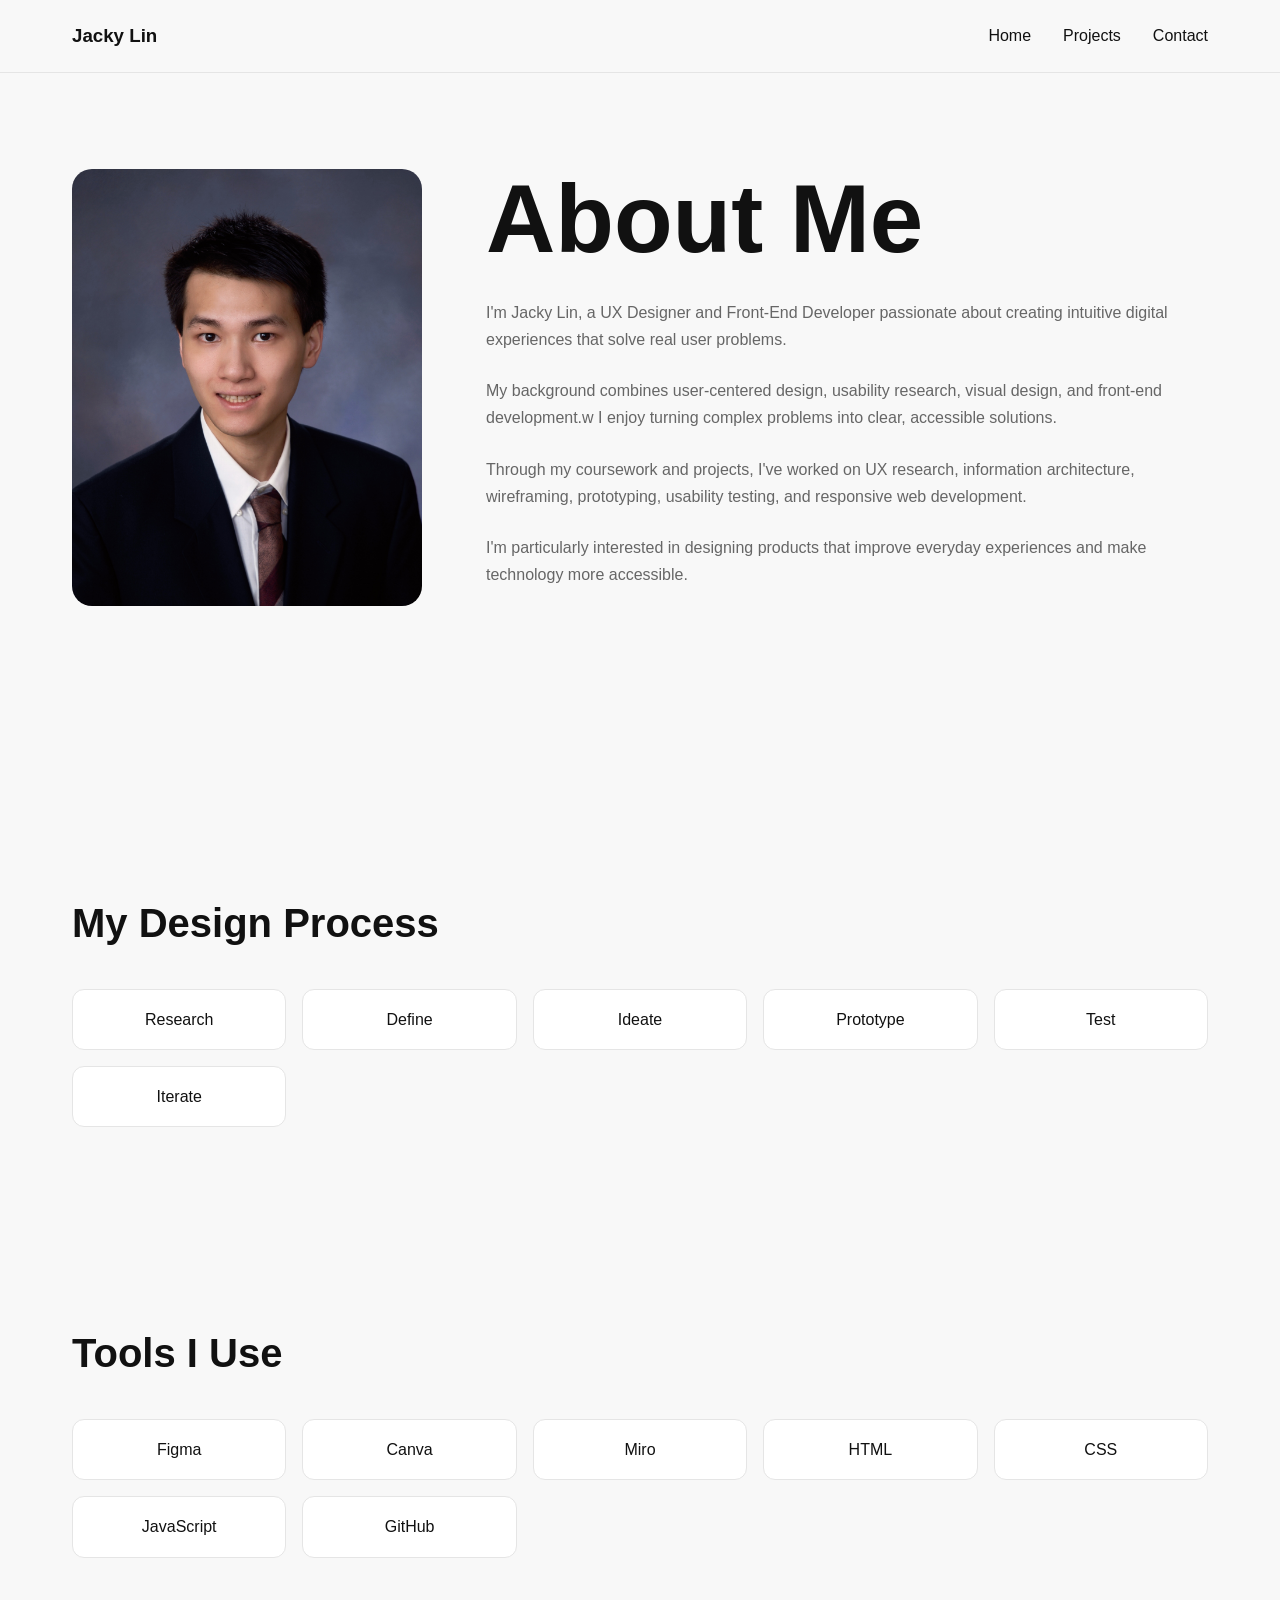
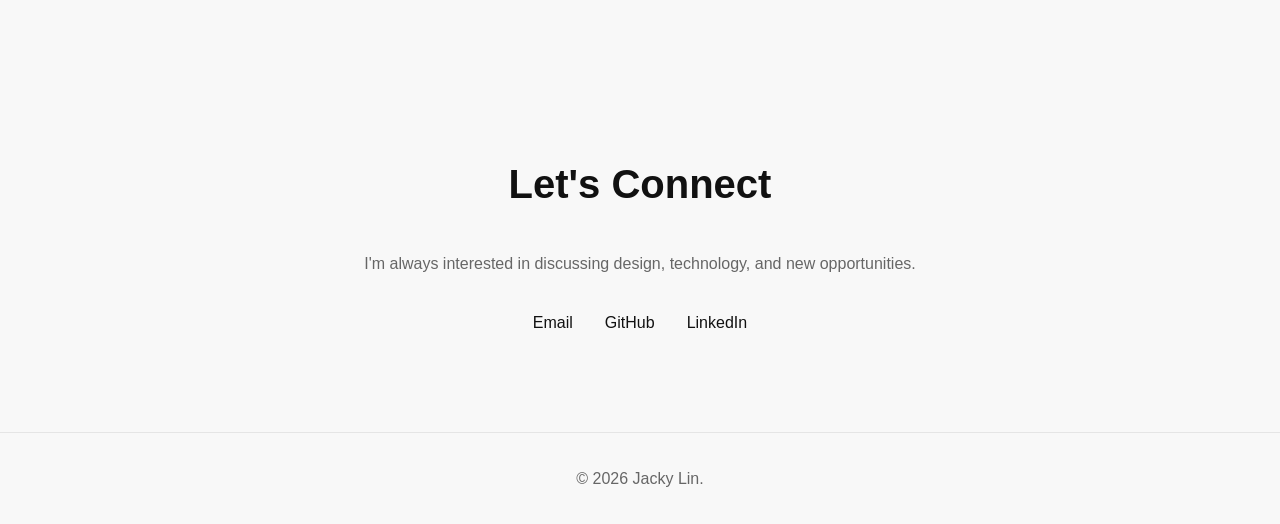
==== about.html @ a19fa88d "Website enhancements" ====
<!DOCTYPE html>
<html lang="en">

<head>
  <meta charset="UTF-8">
  <meta name="viewport"
        content="width=device-width, initial-scale=1.0">

  <title>About | Jacky Lin</title>

  <link rel="stylesheet" href="style.css">
</head>

<body>

<header>

  <div class="container">

    <nav>

      <h3>
        <a href="index.html">Jacky Lin</a>
      </h3>

      <ul>
        <li><a href="index.html">Home</a></li>
        <li><a href="index.html#projects">Projects</a></li>
        <li><a href="index.html#contact">Contact</a></li>
      </ul>

    </nav>

  </div>

</header>

<section class="about-page">

  <div class="container">

    <div class="about-grid">

      <div class="about-image">

        <img
          src="IMG_0485.jpeg"
          alt="Jacky Lin">

      </div>

      <div class="about-content">

        <h1>About Me</h1>

        <p>
          I'm Jacky Lin, a UX Designer and
          Front-End Developer passionate about
          creating intuitive digital experiences
          that solve real user problems.
        </p>

        <p>
          My background combines user-centered
          design, usability research, visual
          design, and front-end development.w
          I enjoy turning complex problems
          into clear, accessible solutions.
        </p>

        <p>
          Through my coursework and projects,
          I've worked on UX research,
          information architecture,
          wireframing, prototyping,
          usability testing, and
          responsive web development.
        </p>

        <p>
          I'm particularly interested in
          designing products that improve
          everyday experiences and make
          technology more accessible.
        </p>

      </div>

    </div>

  </div>

</section>

<section>

  <div class="container">

    <h2>My Design Process</h2>

    <div class="skills-grid">

      <div class="skill">
        Research
      </div>

      <div class="skill">
        Define
      </div>

      <div class="skill">
        Ideate
      </div>

      <div class="skill">
        Prototype
      </div>

      <div class="skill">
        Test
      </div>

      <div class="skill">
        Iterate
      </div>

    </div>

  </div>

</section>

<section>

  <div class="container">

    <h2>Tools I Use</h2>

    <div class="skills-grid">

      <div class="skill">Figma</div>
      <div class="skill">Canva</div>
      <div class="skill">Miro</div>
      <div class="skill">HTML</div>
      <div class="skill">CSS</div>
      <div class="skill">JavaScript</div>
      <div class="skill">GitHub</div>

    </div>

  </div>

</section>

<section class="contact">

  <div class="container">

    <h2>Let's Connect</h2>

    <p>
      I'm always interested in discussing
      design, technology, and new opportunities.
    </p>

    <div class="contact-links">

      <a href="mailto:jackylin5451@yahoo.com"
         target="_blank">
        Email
      </a>

      <a href="https://github.com/YOUR_USERNAME"
         target="_blank">
        GitHub
      </a>

      <a href="https://linkedin.com/in/YOUR_LINKEDIN"
         target="_blank">
        LinkedIn
      </a>

    </div>

  </div>

</section>

<footer>

  <p>
    © 2026 Jacky Lin.
  </p>

</footer>

</body>
</html>
---- style.css ----
:root {
  --bg: #f8f8f8;
  --text: #111;
  --secondary: #666;
  --border: #e5e5e5;
}

* {
  margin: 0;
  padding: 0;
  box-sizing: border-box;
}

html {
  scroll-behavior: smooth;
}

body {
  font-family:
    Inter,
    -apple-system,
    BlinkMacSystemFont,
    sans-serif;
  background: var(--bg);
  color: var(--text);
  line-height: 1.7;
}

.container {
  max-width: 1200px;
  margin: auto;
  padding: 0 2rem;
}

section {
  padding: 6rem 0;
}

h1 {
  font-size: clamp(3rem, 8vw, 6rem);
  line-height: 1;
  margin-bottom: 1rem;
}

h2 {
  font-size: 2.5rem;
  margin-bottom: 2rem;
}

p {
  color: var(--secondary);
}

a {
  text-decoration: none;
  color: inherit;
}

header {
  position: sticky;
  top: 0;
  background: rgba(248,248,248,.95);
  backdrop-filter: blur(10px);
  border-bottom: 1px solid var(--border);
}

nav {
  display: flex;
  justify-content: space-between;
  align-items: center;
  padding: 1.25rem 0;
}

nav ul {
  display: flex;
  list-style: none;
  gap: 2rem;
}

.hero {
  min-height: 90vh;
  display: flex;
  align-items: center;
}

.hero p {
  max-width: 650px;
  margin: 2rem 0;
  font-size: 1.25rem;
}

.btn {
  display: inline-block;
  padding: 1rem 2rem;
  border: 2px solid black;
  transition: .3s;
}

.btn:hover {
  background: black;
  color: white;
}

.project-grid {
  display: grid;
  gap: 3rem;
}

.project {
  background: white;
  border-radius: 16px;
  overflow: hidden;
  border: 1px solid var(--border);
}

.project img {
  width: 100%;
  display: block;
}

.project-content {
  padding: 2rem;
}

.project-content h3 {
  margin-bottom: 1rem;
}

.skills-grid {
  display: grid;
  grid-template-columns: repeat(auto-fit,minmax(180px,1fr));
  gap: 1rem;
}

.skill {
  background: white;
  border: 1px solid var(--border);
  padding: 1rem;
  text-align: center;
  border-radius: 12px;
}

.repo-grid {
  display: grid;
  grid-template-columns: repeat(auto-fit,minmax(300px,1fr));
  gap: 1.5rem;
}

.repo-card {
  background: white;
  padding: 1.5rem;
  border-radius: 16px;
  border: 1px solid var(--border);
  transition: .3s;
}

.repo-card:hover {
  transform: translateY(-5px);
}

.contact {
  text-align: center;
}

.contact-links {
  display: flex;
  justify-content: center;
  gap: 2rem;
  margin-top: 2rem;
  flex-wrap: wrap;
}

footer {
  text-align: center;
  padding: 2rem;
  border-top: 1px solid var(--border);
}

.about-page {
  min-height: 80vh;
}

.about-grid {
  display: grid;
  grid-template-columns: 350px 1fr;
  gap: 4rem;
  align-items: center;
}

.about-image img {
  width: 100%;
  border-radius: 20px;
}

.about-content h1 {
  margin-bottom: 2rem;
}

.about-content p {
  margin-bottom: 1.5rem;
}

@media (max-width: 768px) {

  nav {
    flex-direction: column;
    gap: 1rem;
  }

  nav ul {
    flex-wrap: wrap;
    justify-content: center;
  }

  section {
    padding: 4rem 0;
  }

  h2 {
    font-size: 2rem;
  }

  .about-grid {
    grid-template-columns: 1fr;
  }

}
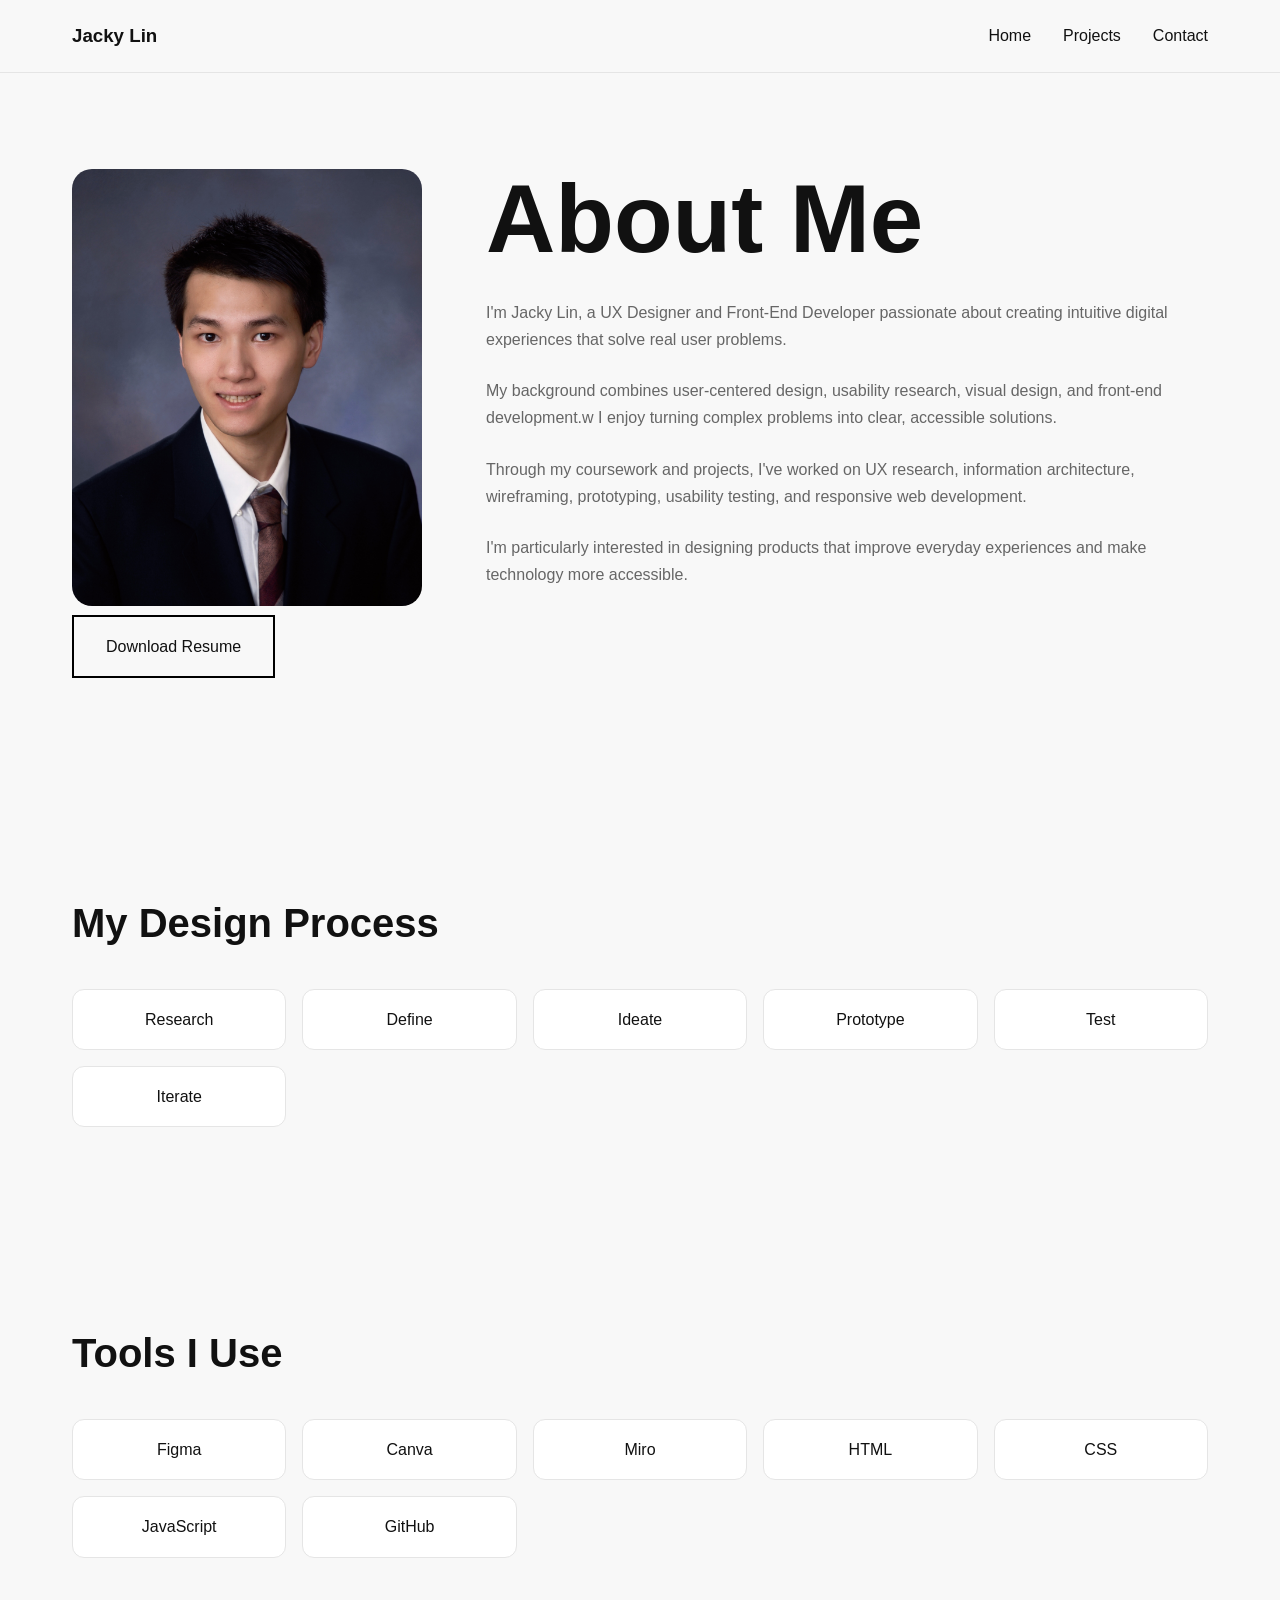
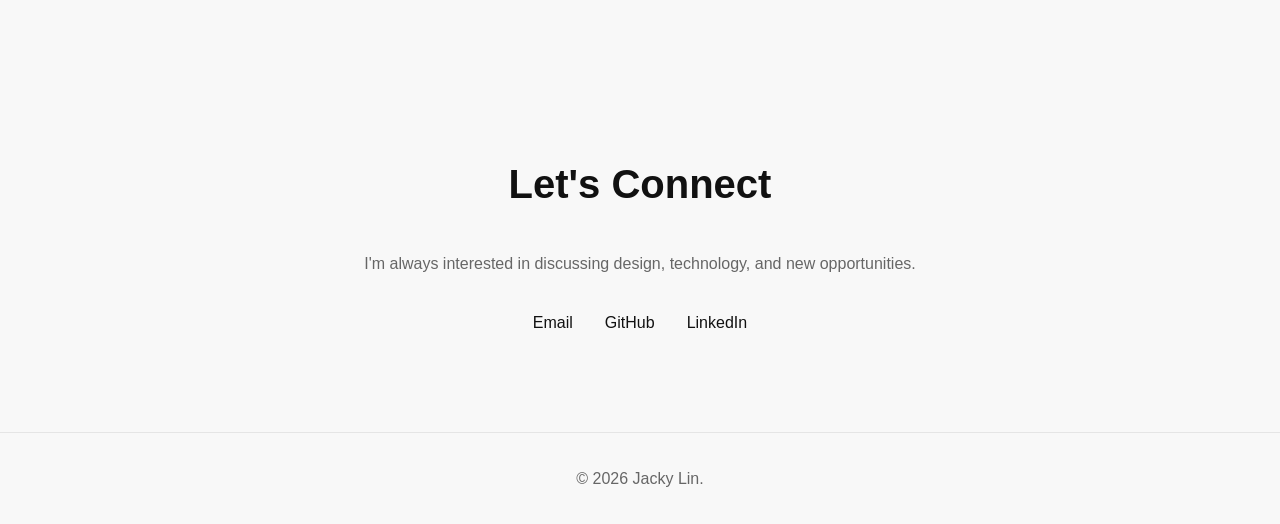
==== commit 21f5c446: "More changes" ====
--- a/about.html
+++ b/about.html
@@ -87,6 +87,12 @@
       </div>
 
     </div>
+
+    <a href="Jacky Lin Job Resume.pdf"
+    class="btn"
+    target="_blank">
+    Download Resume
+    </a>
 
   </div>
 
@@ -170,12 +176,12 @@
         Email
       </a>
 
-      <a href="https://github.com/YOUR_USERNAME"
+      <a href="https://github.com/JackyLin22"
          target="_blank">
         GitHub
       </a>
 
-      <a href="https://linkedin.com/in/YOUR_LINKEDIN"
+      <a href="https://www.linkedin.com/in/jacky-lin-2741b41a3/"
          target="_blank">
         LinkedIn
       </a>
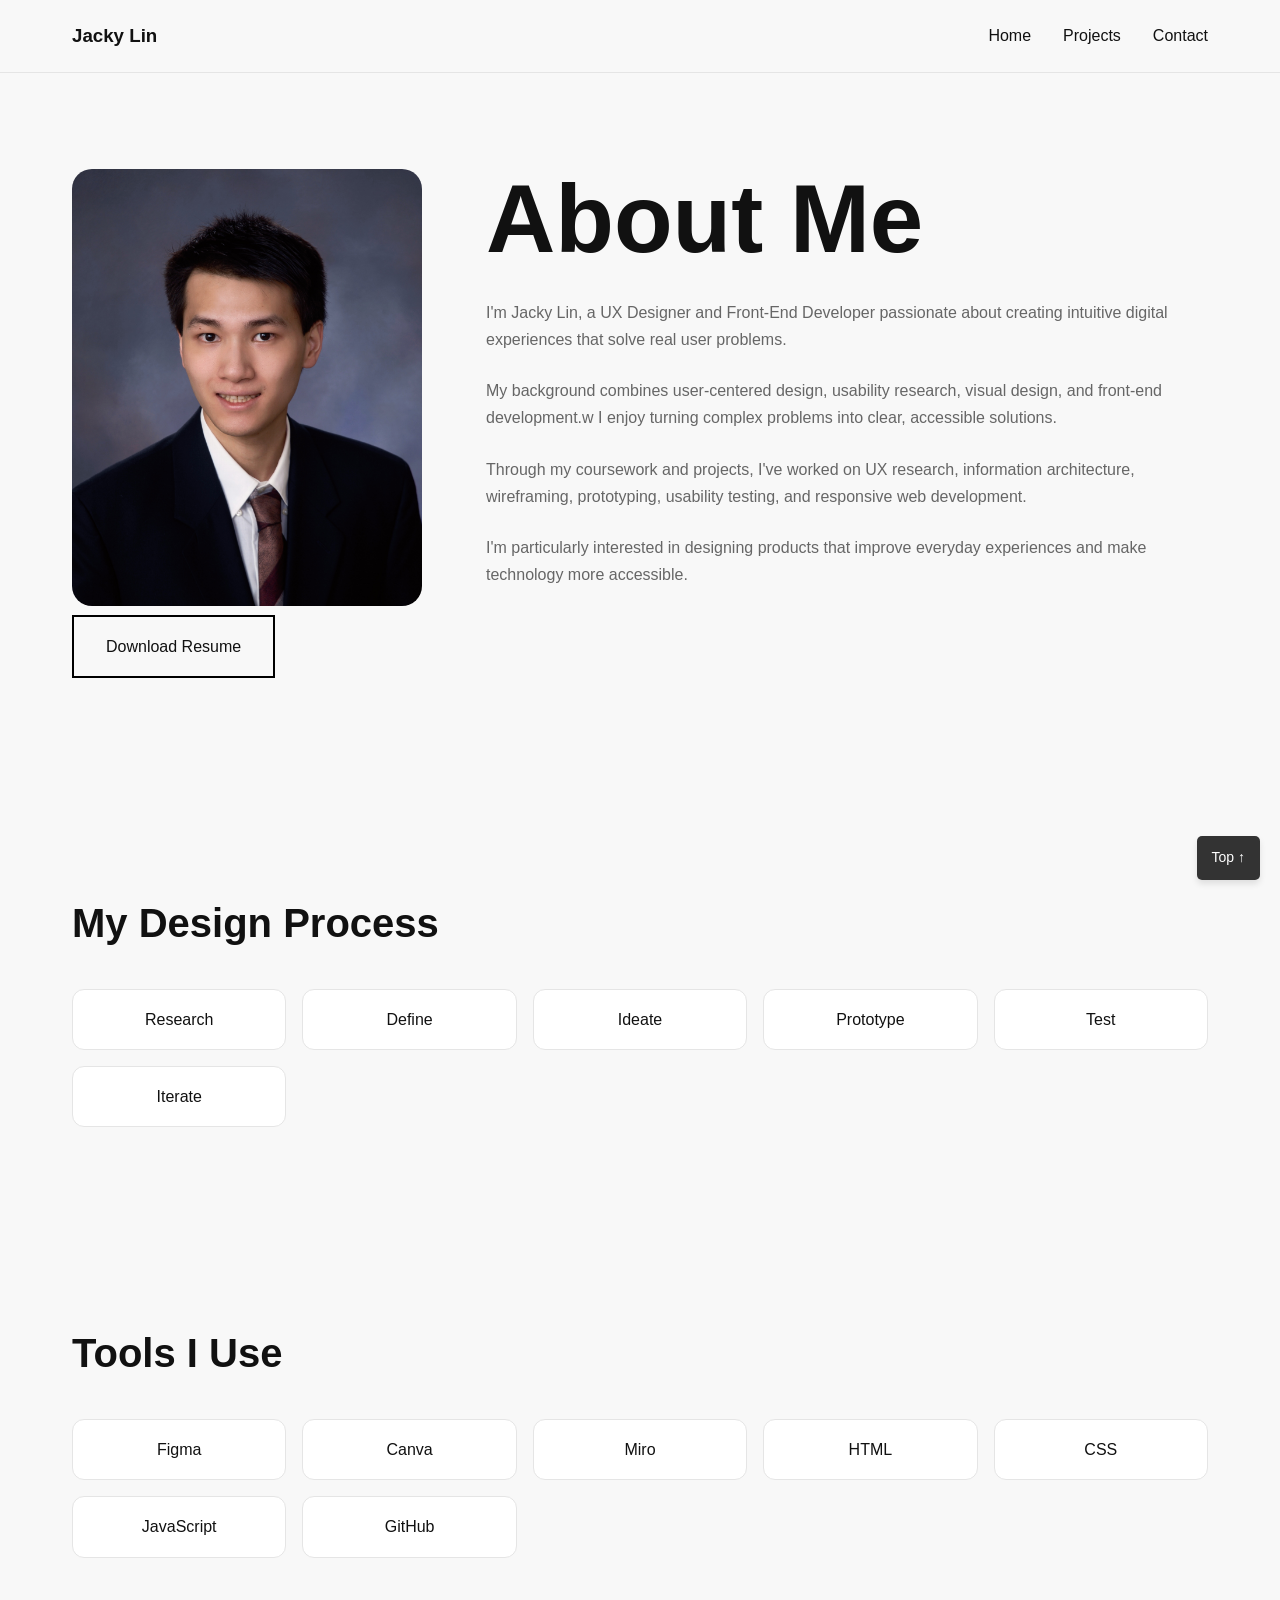
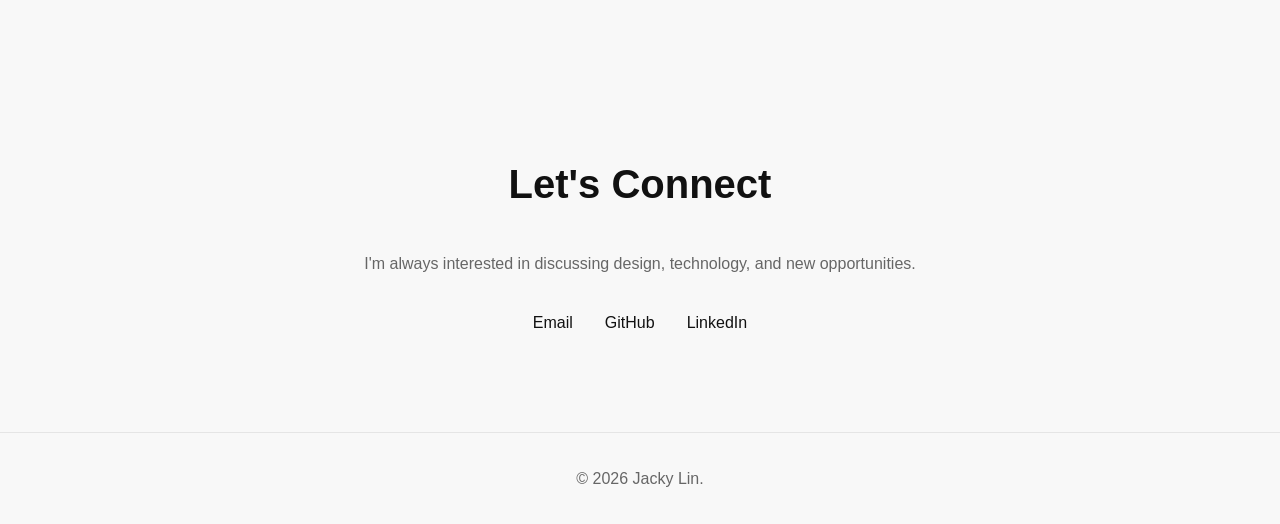
==== commit 9eb21c79: "Added button to go top of page" ====
--- a/about.html
+++ b/about.html
@@ -192,6 +192,9 @@
 
 </section>
 
+<!-- Floating Back to Top Link -->
+<a href="#top" class="back-to-top">Top ↑</a>
+
 <footer>
 
   <p>
--- a/style.css
+++ b/style.css
@@ -114,7 +114,7 @@
 }
 
 .project img {
-  width: 100%;
+  width: 25%;
   display: block;
 }
 
@@ -200,6 +200,31 @@
   margin-bottom: 1.5rem;
 }
 
+/* Enables smooth sliding animation */
+html {
+  scroll-behavior: smooth;
+}
+
+/* Pins the button to the bottom-right corner */
+.back-to-top {
+  position: fixed;
+  bottom: 20px;
+  right: 20px;
+  background-color: #333;
+  color: #fff;
+  padding: 10px 15px;
+  text-decoration: none;
+  border-radius: 5px;
+  font-family: sans-serif;
+  font-size: 14px;
+  box-shadow: 0 4px 6px rgba(0,0,0,0.1);
+}
+
+/* Simple hover effect */
+.back-to-top:hover {
+  background-color: #555;
+}
+
 @media (max-width: 768px) {
 
   nav {
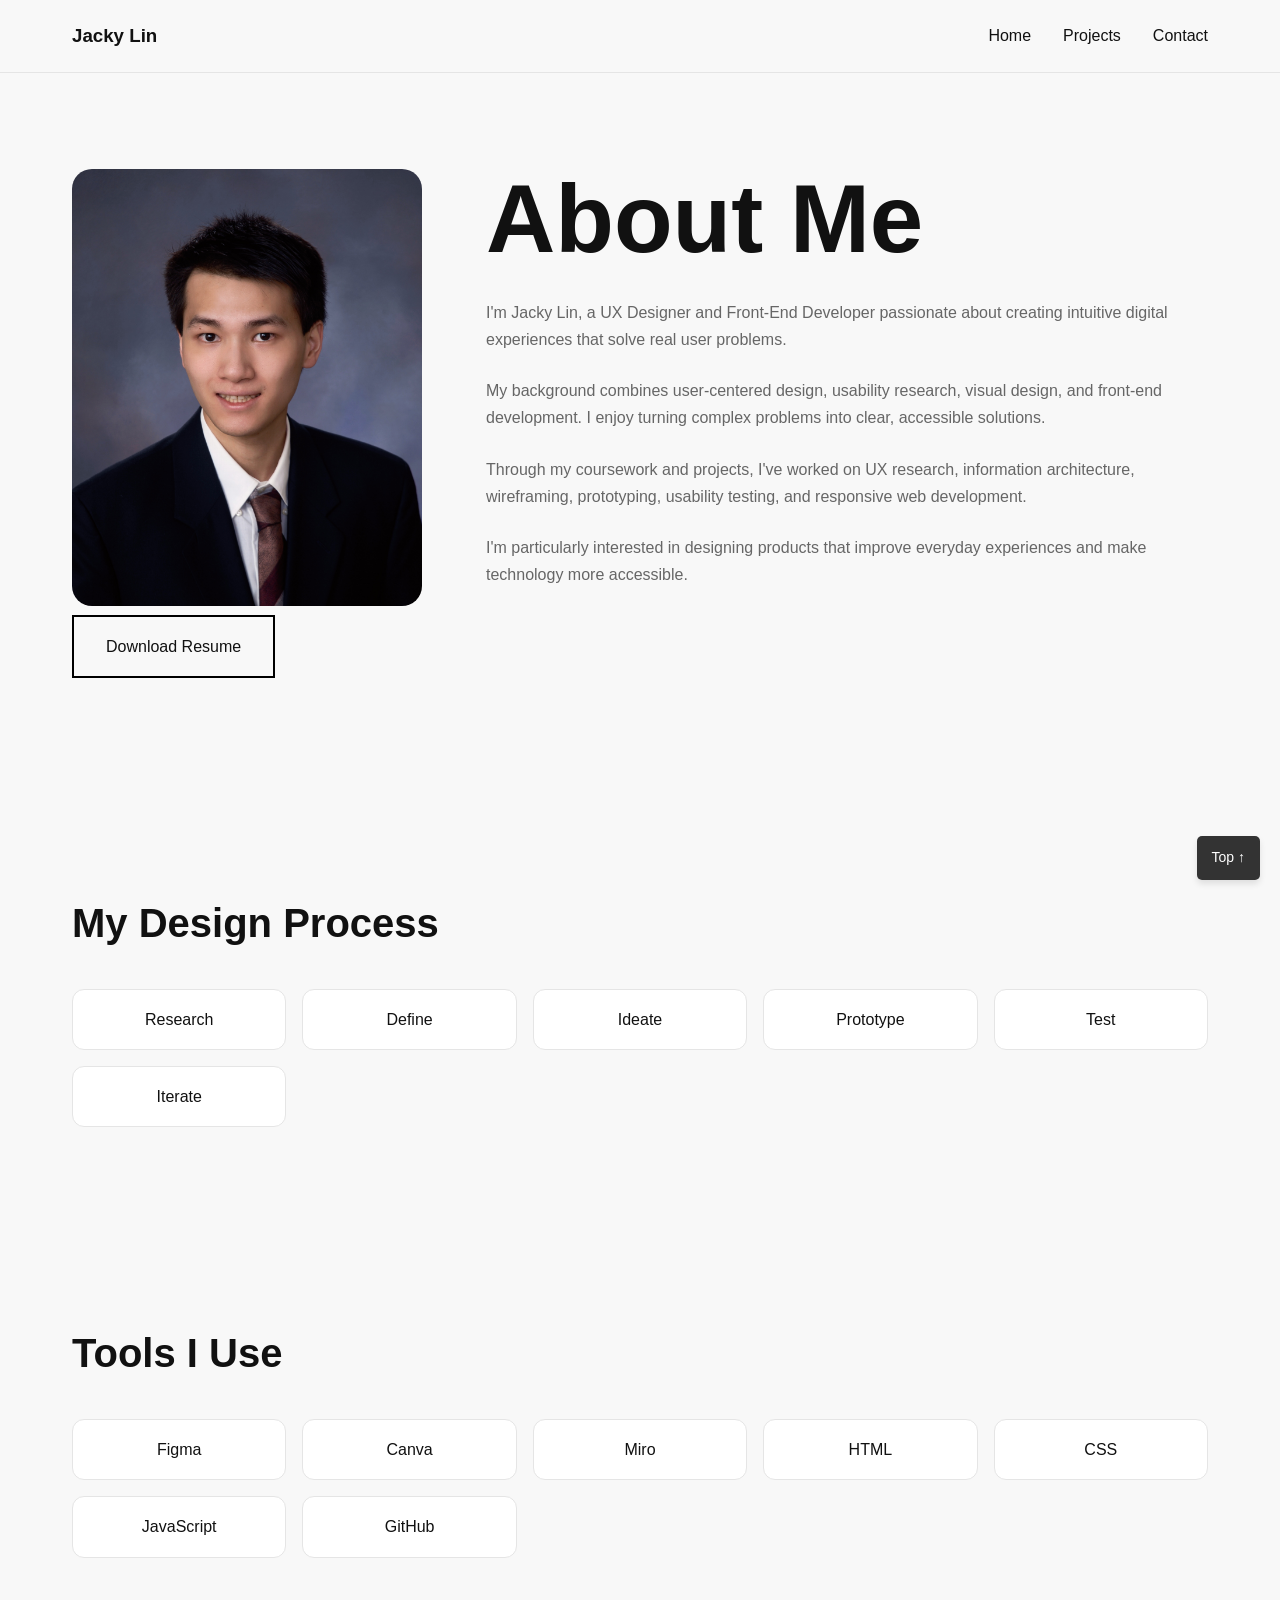
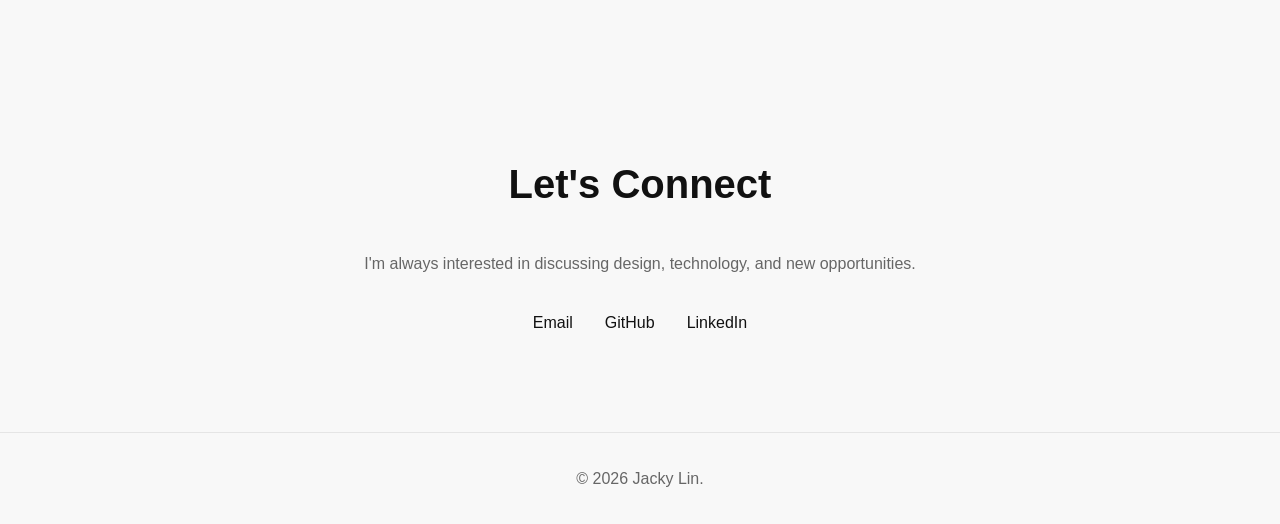
==== commit 6cea19b6: "More Portfolio Changes" ====
--- a/about.html
+++ b/about.html
@@ -63,7 +63,7 @@
         <p>
           My background combines user-centered
           design, usability research, visual
-          design, and front-end development.w
+          design, and front-end development.
           I enjoy turning complex problems
           into clear, accessible solutions.
         </p>
@@ -88,7 +88,7 @@
 
     </div>
 
-    <a href="Jacky Lin Job Resume.pdf"
+    <a href="Jacky Lin Resume.pdf"
     class="btn"
     target="_blank">
     Download Resume
--- a/style.css
+++ b/style.css
@@ -198,6 +198,51 @@
 
 .about-content p {
   margin-bottom: 1.5rem;
+}
+
+.case-study-hero {
+  padding-top: 8rem;
+}
+
+.eyebrow {
+  text-transform: uppercase;
+  letter-spacing: 2px;
+  font-size: 0.85rem;
+  margin-bottom: 1rem;
+}
+
+.hero-description {
+  max-width: 700px;
+  font-size: 1.2rem;
+  margin-top: 2rem;
+}
+
+.case-study-grid {
+  display: grid;
+  grid-template-columns:
+    repeat(auto-fit, minmax(250px,1fr));
+  gap: 2rem;
+}
+
+.narrow {
+  max-width: 800px;
+}
+
+.case-list {
+  margin-top: 1rem;
+  margin-left: 1.5rem;
+}
+
+.case-list li {
+  margin-bottom: 1rem;
+}
+
+.insight-card {
+  background: white;
+  padding: 2rem;
+  border-radius: 16px;
+  border: 1px solid var(--border);
+  margin-bottom: 2rem;
 }
 
 /* Enables smooth sliding animation */
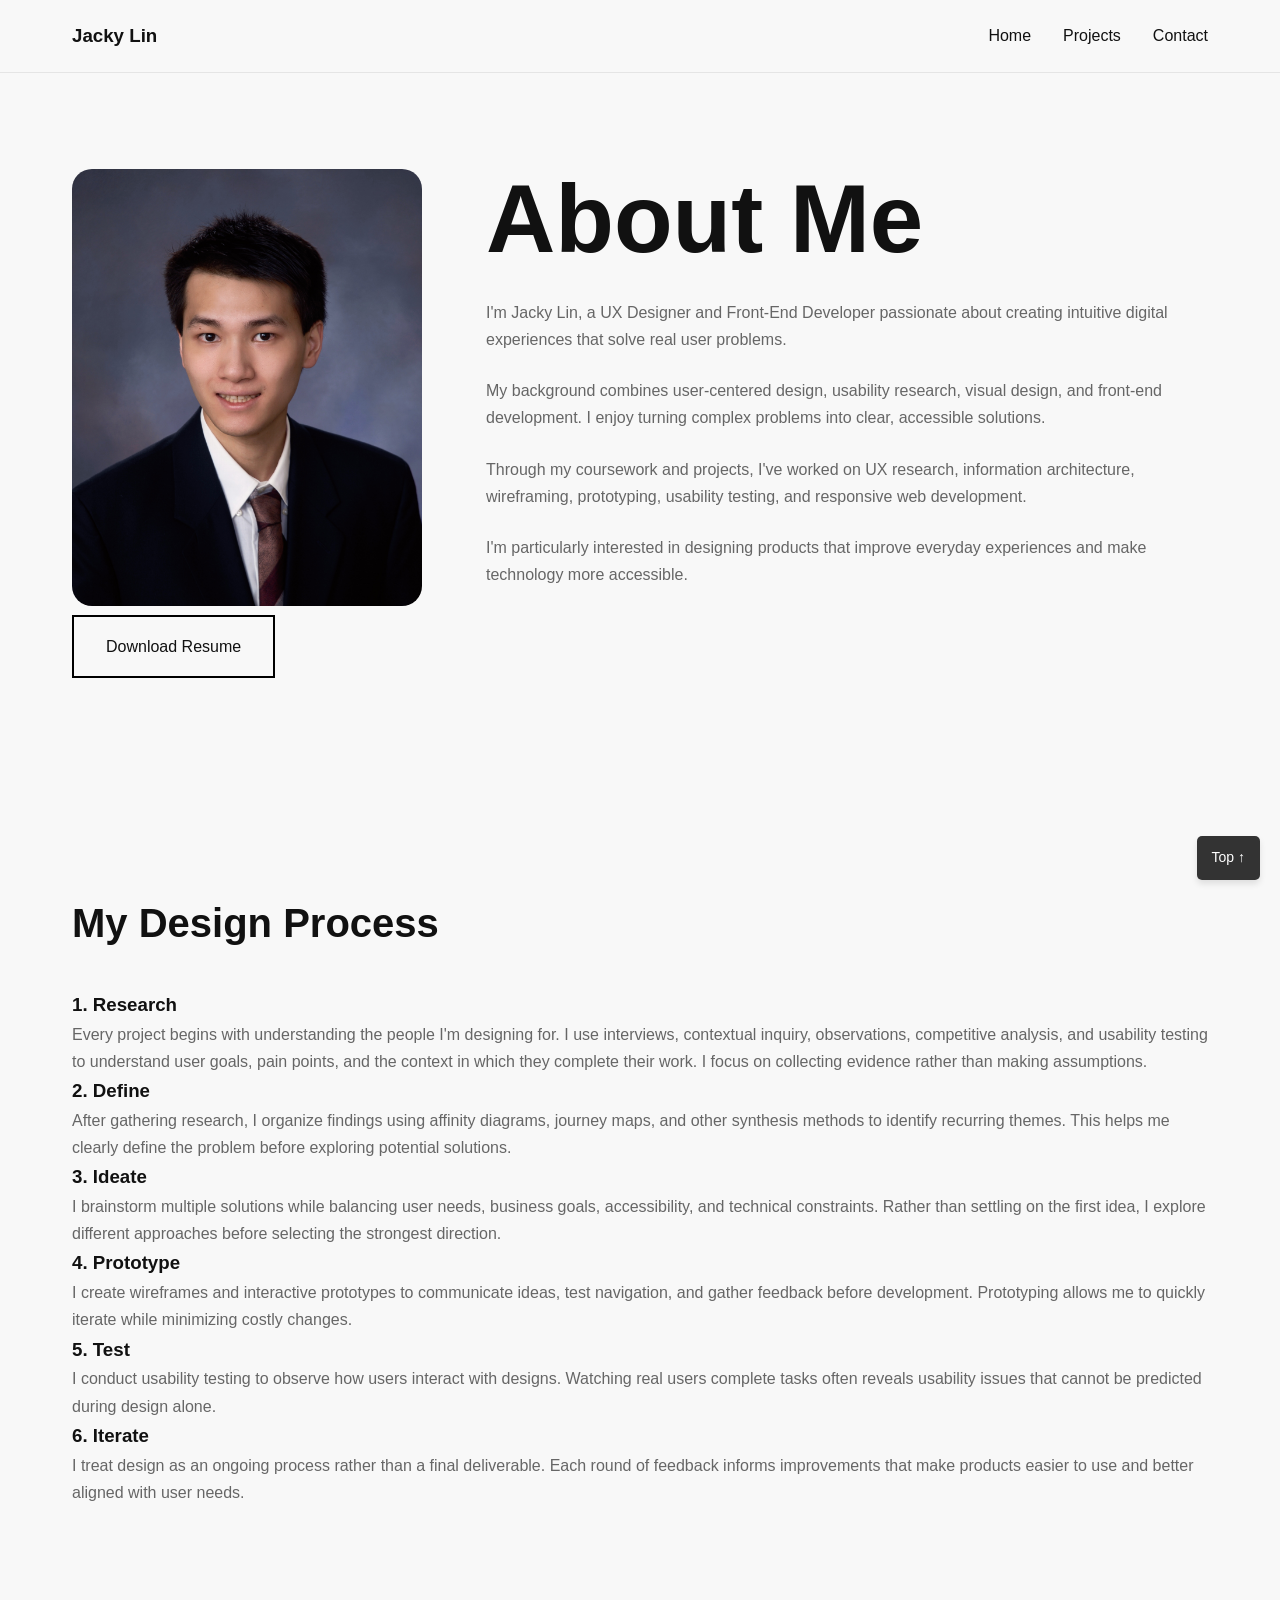
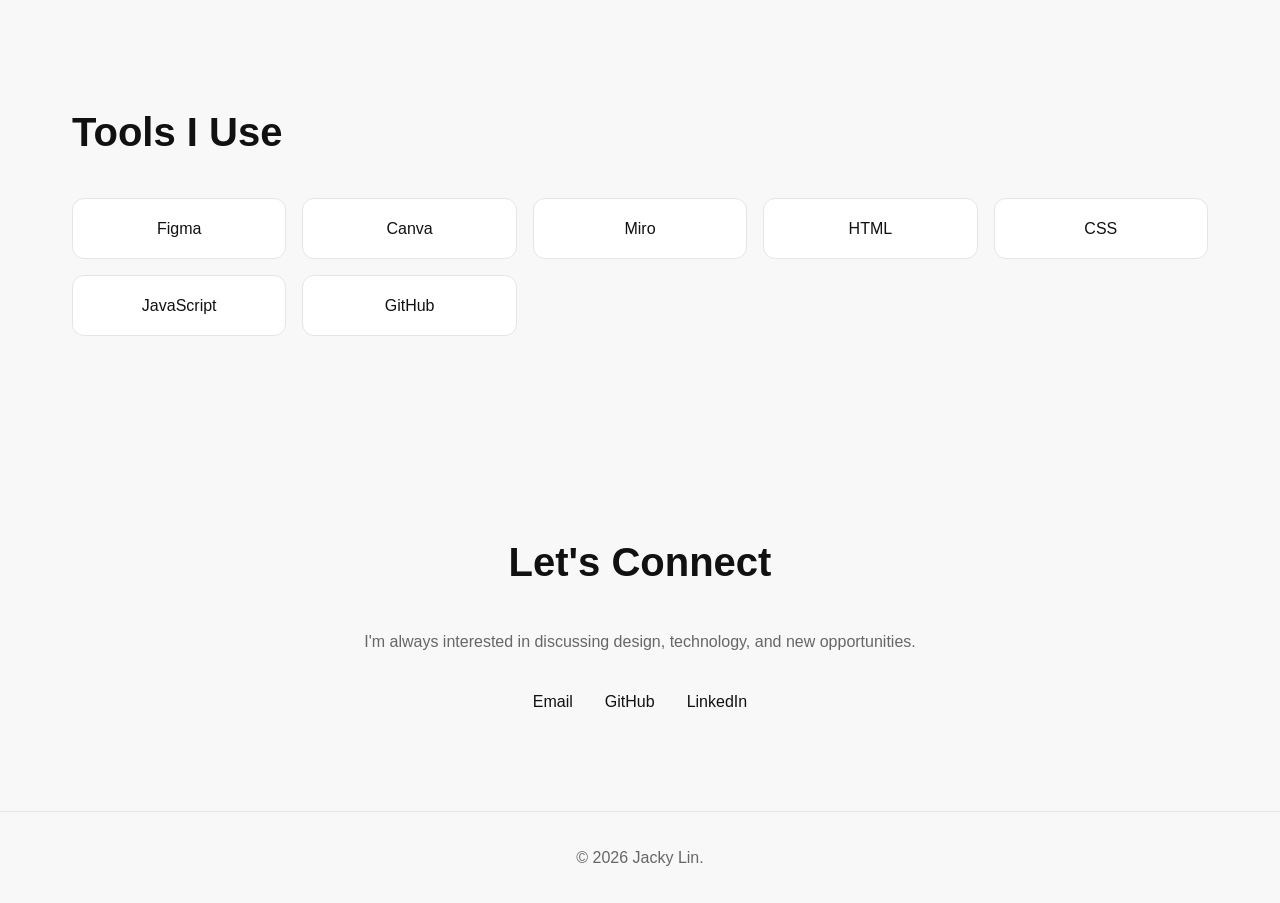
==== commit a4b2f709: "More changes to Portfolio" ====
--- a/about.html
+++ b/about.html
@@ -1,207 +1,191 @@
-<!DOCTYPE html>
+<!doctype html>
 <html lang="en">
+  <head>
+    <meta charset="UTF-8" />
+    <meta name="viewport" content="width=device-width, initial-scale=1.0" />
 
-<head>
-  <meta charset="UTF-8">
-  <meta name="viewport"
-        content="width=device-width, initial-scale=1.0">
+    <title>About | Jacky Lin</title>
 
-  <title>About | Jacky Lin</title>
+    <link rel="stylesheet" href="style.css" />
+  </head>
 
-  <link rel="stylesheet" href="style.css">
-</head>
+  <body>
+    <header>
+      <div class="container">
+        <nav>
+          <h3>
+            <a href="index.html">Jacky Lin</a>
+          </h3>
 
-<body>
+          <ul>
+            <li><a href="index.html">Home</a></li>
+            <li><a href="index.html#projects">Projects</a></li>
+            <li><a href="index.html#contact">Contact</a></li>
+          </ul>
+        </nav>
+      </div>
+    </header>
 
-<header>
+    <section class="about-page">
+      <div class="container">
+        <div class="about-grid">
+          <div class="about-image">
+            <img src="IMG_0485.jpeg" alt="Jacky Lin" />
+          </div>
 
-  <div class="container">
+          <div class="about-content">
+            <h1>About Me</h1>
 
-    <nav>
+            <p>
+              I'm Jacky Lin, a UX Designer and Front-End Developer passionate
+              about creating intuitive digital experiences that solve real user
+              problems.
+            </p>
 
-      <h3>
-        <a href="index.html">Jacky Lin</a>
-      </h3>
+            <p>
+              My background combines user-centered design, usability research,
+              visual design, and front-end development. I enjoy turning complex
+              problems into clear, accessible solutions.
+            </p>
 
-      <ul>
-        <li><a href="index.html">Home</a></li>
-        <li><a href="index.html#projects">Projects</a></li>
-        <li><a href="index.html#contact">Contact</a></li>
-      </ul>
+            <p>
+              Through my coursework and projects, I've worked on UX research,
+              information architecture, wireframing, prototyping, usability
+              testing, and responsive web development.
+            </p>
 
-    </nav>
+            <p>
+              I'm particularly interested in designing products that improve
+              everyday experiences and make technology more accessible.
+            </p>
+          </div>
+        </div>
 
-  </div>
+        <a href="Jacky Lin Resume.pdf" class="btn" target="_blank">
+          Download Resume
+        </a>
+      </div>
+    </section>
 
-</header>
+    <section>
+      <div class="container">
+        <h2>My Design Process</h2>
 
-<section class="about-page">
+        <div class="process-grid">
+          <div class="process-card">
+            <h3>1. Research</h3>
 
-  <div class="container">
+            <p>
+              Every project begins with understanding the people I'm designing
+              for. I use interviews, contextual inquiry, observations,
+              competitive analysis, and usability testing to understand user
+              goals, pain points, and the context in which they complete their
+              work. I focus on collecting evidence rather than making
+              assumptions.
+            </p>
+          </div>
 
-    <div class="about-grid">
+          <div class="process-card">
+            <h3>2. Define</h3>
 
-      <div class="about-image">
+            <p>
+              After gathering research, I organize findings using affinity
+              diagrams, journey maps, and other synthesis methods to identify
+              recurring themes. This helps me clearly define the problem before
+              exploring potential solutions.
+            </p>
+          </div>
 
-        <img
-          src="IMG_0485.jpeg"
-          alt="Jacky Lin">
+          <div class="process-card">
+            <h3>3. Ideate</h3>
 
+            <p>
+              I brainstorm multiple solutions while balancing user needs,
+              business goals, accessibility, and technical constraints. Rather
+              than settling on the first idea, I explore different approaches
+              before selecting the strongest direction.
+            </p>
+          </div>
+
+          <div class="process-card">
+            <h3>4. Prototype</h3>
+
+            <p>
+              I create wireframes and interactive prototypes to communicate
+              ideas, test navigation, and gather feedback before development.
+              Prototyping allows me to quickly iterate while minimizing costly
+              changes.
+            </p>
+          </div>
+
+          <div class="process-card">
+            <h3>5. Test</h3>
+
+            <p>
+              I conduct usability testing to observe how users interact with
+              designs. Watching real users complete tasks often reveals
+              usability issues that cannot be predicted during design alone.
+            </p>
+          </div>
+
+          <div class="process-card">
+            <h3>6. Iterate</h3>
+
+            <p>
+              I treat design as an ongoing process rather than a final
+              deliverable. Each round of feedback informs improvements that make
+              products easier to use and better aligned with user needs.
+            </p>
+          </div>
+        </div>
       </div>
+    </section>
 
-      <div class="about-content">
+    <section>
+      <div class="container">
+        <h2>Tools I Use</h2>
 
-        <h1>About Me</h1>
+        <div class="skills-grid">
+          <div class="skill">Figma</div>
+          <div class="skill">Canva</div>
+          <div class="skill">Miro</div>
+          <div class="skill">HTML</div>
+          <div class="skill">CSS</div>
+          <div class="skill">JavaScript</div>
+          <div class="skill">GitHub</div>
+        </div>
+      </div>
+    </section>
+
+    <section class="contact">
+      <div class="container">
+        <h2>Let's Connect</h2>
 
         <p>
-          I'm Jacky Lin, a UX Designer and
-          Front-End Developer passionate about
-          creating intuitive digital experiences
-          that solve real user problems.
+          I'm always interested in discussing design, technology, and new
+          opportunities.
         </p>
 
-        <p>
-          My background combines user-centered
-          design, usability research, visual
-          design, and front-end development.
-          I enjoy turning complex problems
-          into clear, accessible solutions.
-        </p>
+        <div class="contact-links">
+          <a href="mailto:jackylin5451@yahoo.com" target="_blank"> Email </a>
 
-        <p>
-          Through my coursework and projects,
-          I've worked on UX research,
-          information architecture,
-          wireframing, prototyping,
-          usability testing, and
-          responsive web development.
-        </p>
+          <a href="https://github.com/JackyLin22" target="_blank"> GitHub </a>
 
-        <p>
-          I'm particularly interested in
-          designing products that improve
-          everyday experiences and make
-          technology more accessible.
-        </p>
+          <a
+            href="https://www.linkedin.com/in/jacky-lin-2741b41a3/"
+            target="_blank"
+          >
+            LinkedIn
+          </a>
+        </div>
+      </div>
+    </section>
 
-      </div>
+    <!-- Floating Back to Top Link -->
+    <a href="#top" class="back-to-top">Top ↑</a>
 
-    </div>
-
-    <a href="Jacky Lin Resume.pdf"
-    class="btn"
-    target="_blank">
-    Download Resume
-    </a>
-
-  </div>
-
-</section>
-
-<section>
-
-  <div class="container">
-
-    <h2>My Design Process</h2>
-
-    <div class="skills-grid">
-
-      <div class="skill">
-        Research
-      </div>
-
-      <div class="skill">
-        Define
-      </div>
-
-      <div class="skill">
-        Ideate
-      </div>
-
-      <div class="skill">
-        Prototype
-      </div>
-
-      <div class="skill">
-        Test
-      </div>
-
-      <div class="skill">
-        Iterate
-      </div>
-
-    </div>
-
-  </div>
-
-</section>
-
-<section>
-
-  <div class="container">
-
-    <h2>Tools I Use</h2>
-
-    <div class="skills-grid">
-
-      <div class="skill">Figma</div>
-      <div class="skill">Canva</div>
-      <div class="skill">Miro</div>
-      <div class="skill">HTML</div>
-      <div class="skill">CSS</div>
-      <div class="skill">JavaScript</div>
-      <div class="skill">GitHub</div>
-
-    </div>
-
-  </div>
-
-</section>
-
-<section class="contact">
-
-  <div class="container">
-
-    <h2>Let's Connect</h2>
-
-    <p>
-      I'm always interested in discussing
-      design, technology, and new opportunities.
-    </p>
-
-    <div class="contact-links">
-
-      <a href="mailto:jackylin5451@yahoo.com"
-         target="_blank">
-        Email
-      </a>
-
-      <a href="https://github.com/JackyLin22"
-         target="_blank">
-        GitHub
-      </a>
-
-      <a href="https://www.linkedin.com/in/jacky-lin-2741b41a3/"
-         target="_blank">
-        LinkedIn
-      </a>
-
-    </div>
-
-  </div>
-
-</section>
-
-<!-- Floating Back to Top Link -->
-<a href="#top" class="back-to-top">Top ↑</a>
-
-<footer>
-
-  <p>
-    © 2026 Jacky Lin.
-  </p>
-
-</footer>
-
-</body>
-</html>+    <footer>
+      <p>© 2026 Jacky Lin.</p>
+    </footer>
+  </body>
+</html>
--- a/style.css
+++ b/style.css
@@ -59,7 +59,7 @@
 header {
   position: sticky;
   top: 0;
-  background: rgba(248,248,248,.95);
+  background: rgba(248, 248, 248, .95);
   backdrop-filter: blur(10px);
   border-bottom: 1px solid var(--border);
 }
@@ -128,7 +128,7 @@
 
 .skills-grid {
   display: grid;
-  grid-template-columns: repeat(auto-fit,minmax(180px,1fr));
+  grid-template-columns: repeat(auto-fit, minmax(180px, 1fr));
   gap: 1rem;
 }
 
@@ -142,7 +142,7 @@
 
 .repo-grid {
   display: grid;
-  grid-template-columns: repeat(auto-fit,minmax(300px,1fr));
+  grid-template-columns: repeat(auto-fit, minmax(300px, 1fr));
   gap: 1.5rem;
 }
 
@@ -220,7 +220,7 @@
 .case-study-grid {
   display: grid;
   grid-template-columns:
-    repeat(auto-fit, minmax(250px,1fr));
+    repeat(auto-fit, minmax(250px, 1fr));
   gap: 2rem;
 }
 
@@ -235,6 +235,31 @@
 
 .case-list li {
   margin-bottom: 1rem;
+}
+
+.case-image {
+    width: 100%;
+    margin: 2.5rem 0;
+    border-radius: 16px;
+    border: 1px solid var(--border);
+    box-shadow: 0 12px 30px rgba(0,0,0,.08);
+    cursor: zoom-in;
+    transition: transform .35s ease,
+                box-shadow .35s ease;
+}
+
+.case-image:hover {
+    transform: translateY(-6px);
+    box-shadow: 0 20px 45px rgba(0,0,0,.12);
+}
+
+.image-caption {
+    font-size: .95rem;
+    color: var(--secondary);
+    text-align: center;
+    margin-top: -1.5rem;
+    margin-bottom: 3rem;
+    font-style: italic;
 }
 
 .insight-card {
@@ -262,12 +287,111 @@
   border-radius: 5px;
   font-family: sans-serif;
   font-size: 14px;
-  box-shadow: 0 4px 6px rgba(0,0,0,0.1);
+  box-shadow: 0 4px 6px rgba(0, 0, 0, 0.1);
 }
 
 /* Simple hover effect */
 .back-to-top:hover {
   background-color: #555;
+}
+
+/* ===========================
+   IMAGE LIGHTBOX
+=========================== */
+
+.lightbox {
+
+    position: fixed;
+
+    inset: 0;
+
+    background: rgba(0,0,0,.9);
+
+    display: none;
+
+    justify-content: center;
+
+    align-items: center;
+
+    flex-direction: column;
+
+    padding: 2rem;
+
+    z-index: 9999;
+}
+
+.lightbox.active {
+    display: flex;
+}
+
+.lightbox-image {
+
+    max-width: 95%;
+
+    max-height: 85vh;
+
+    border-radius: 12px;
+
+    box-shadow: 0 20px 50px rgba(0,0,0,.4);
+
+    animation: zoomIn .25s ease;
+}
+
+.close-lightbox {
+
+    position: absolute;
+
+    top: 25px;
+
+    right: 40px;
+
+    font-size: 3rem;
+
+    color: white;
+
+    cursor: pointer;
+
+    transition: .2s;
+}
+
+.close-lightbox:hover {
+    transform: scale(1.2);
+}
+
+#lightbox-caption {
+
+    color: white;
+
+    margin-top: 1.5rem;
+
+    text-align: center;
+
+    max-width: 800px;
+}
+
+.case-image {
+
+    cursor: zoom-in;
+}
+
+@keyframes zoomIn {
+
+    from {
+
+        transform: scale(.85);
+
+        opacity:0;
+
+    }
+
+    to {
+
+        transform: scale(1);
+
+        opacity:1;
+
+    }
+
 }
 
 @media (max-width: 768px) {
